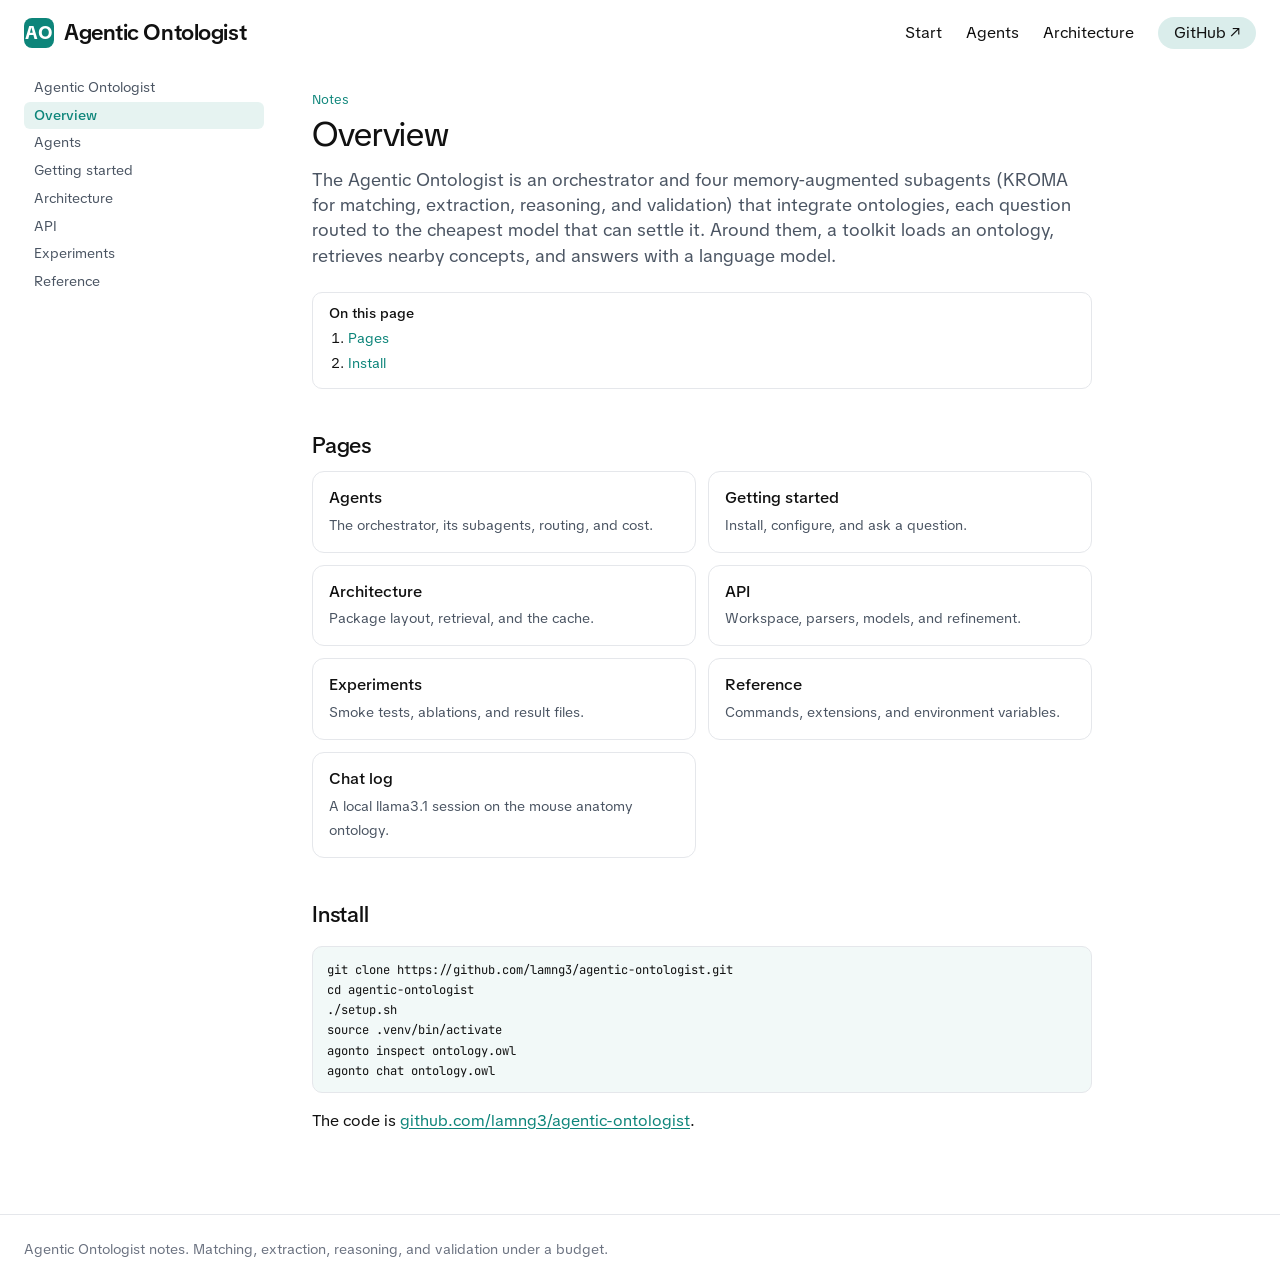
==== index.html @ c12f44ad "Restyle after keras-js: shared stylesheet with this project's accent, a logo header, and light and d" ====
<!DOCTYPE html>
<html lang="en">
<head>
<meta charset="utf-8">
<meta name="viewport" content="width=device-width, initial-scale=1">
<title>Overview — Agentic Ontologist</title>
<meta name="description" content="Agentic Ontologist documentation: install, architecture, API, and experiments.">
<link rel="preconnect" href="https://fonts.googleapis.com">
<link rel="preconnect" href="https://fonts.gstatic.com" crossorigin>
<link href="https://fonts.googleapis.com/css2?family=TikTok+Sans:wght@400;500;600;700&family=JetBrains+Mono:wght@400;500&display=swap" rel="stylesheet">
<link rel="stylesheet" href="style.css">
</head>
<body>
<a class="skip" href="#content">Skip to content</a>
<header class="site">
  <a class="logo" href="index.html"><span class="logo-mark">AO</span><span>Agentic Ontologist</span></a>
  <nav class="site">
    <a href="getting-started.html">Start</a>
    <a href="agents.html">Agents</a>
    <a href="architecture.html">Architecture</a>
    <label class="nav-button" for="nav-toggle">Menu</label>
    <a href="https://github.com/lamng3/agentic-ontologist" class="pill">GitHub ↗</a>
  </nav>
</header>
<input id="nav-toggle" class="nav-toggle" type="checkbox">
<div class="layout">
<nav class="nav">
<a class="brand-desk" href="index.html">Agentic Ontologist</a><a href="index.html" aria-current="page">Overview</a><a href="agents.html">Agents</a><a href="getting-started.html">Getting started</a><a href="architecture.html">Architecture</a><a href="api.html">API</a><a href="experiments.html">Experiments</a><a href="reference.html">Reference</a>
</nav>
<main id="content">
<p class="kicker">Notes</p>
<h1>Overview</h1>
<p class="lede">The Agentic Ontologist is an orchestrator and four memory-augmented subagents (KROMA for matching, extraction, reasoning, and validation) that integrate ontologies, each question routed to the cheapest model that can settle it. Around them, a toolkit loads an ontology, retrieves nearby concepts, and answers with a language model.</p>

<nav class="toc"><strong>On this page</strong><ol><li><a href="#pages">Pages</a></li><li><a href="#install">Install</a></li></ol></nav>
<h2 id="pages">Pages</h2>
<div class="cards">
<a class="card" href="agents.html"><strong>Agents</strong><span>The orchestrator, its subagents, routing, and cost.</span></a>
<a class="card" href="getting-started.html"><strong>Getting started</strong><span>Install, configure, and ask a question.</span></a>
<a class="card" href="architecture.html"><strong>Architecture</strong><span>Package layout, retrieval, and the cache.</span></a>
<a class="card" href="api.html"><strong>API</strong><span>Workspace, parsers, models, and refinement.</span></a>
<a class="card" href="experiments.html"><strong>Experiments</strong><span>Smoke tests, ablations, and result files.</span></a>
<a class="card" href="reference.html"><strong>Reference</strong><span>Commands, extensions, and environment variables.</span></a>
<a class="card" href="chat-log.html"><strong>Chat log</strong><span>A local llama3.1 session on the mouse anatomy ontology.</span></a>
</div>
<h2 id="install">Install</h2>
<pre><code>git clone https://github.com/lamng3/agentic-ontologist.git
cd agentic-ontologist
./setup.sh
source .venv/bin/activate
agonto inspect ontology.owl
agonto chat ontology.owl</code></pre>
<p>The code is <a href="https://github.com/lamng3/agentic-ontologist">github.com/lamng3/agentic-ontologist</a>.</p>

</main>
</div>
<footer class="site">Agentic Ontologist notes. Matching, extraction, reasoning, and validation under a budget.</footer>
</body>
</html>
---- style.css ----
:root {
  --primary: #0d857a;
  --primary-5: rgba(13, 133, 122, 0.05);
  --primary-10: rgba(13, 133, 122, 0.1);
  --primary-15: rgba(13, 133, 122, 0.15);
  --primary-50: rgba(13, 133, 122, 0.5);
  --bg: #ffffff;
  --fg: #111111;
  --muted: #4b5563;
  --subtle: #6b7280;
  --faint: #9ca3af;
  --border: #e5e7eb;
  --warn: #a15c07;
  --warn-bg: rgba(161, 92, 7, 0.1);
  --bad: #b42318;
  --bad-bg: rgba(180, 35, 24, 0.09);
  --font: "TikTok Sans", ui-sans-serif, system-ui, -apple-system, "Segoe UI", sans-serif;
  --mono: "JetBrains Mono", ui-monospace, SFMono-Regular, Menlo, monospace;
}

@media (prefers-color-scheme: dark) {
  :root:not([data-theme="light"]) {
    --primary: #2dd4bf;
    --primary-5: rgba(45, 212, 191, 0.06);
    --primary-10: rgba(45, 212, 191, 0.1);
    --primary-15: rgba(45, 212, 191, 0.16);
    --primary-50: rgba(45, 212, 191, 0.5);
    --bg: #111214;
    --fg: #ececec;
    --muted: #b4b8bf;
    --subtle: #9096a0;
    --faint: #6b7280;
    --border: #2a2d33;
    --warn: #f0b252;
    --warn-bg: rgba(240, 178, 82, 0.12);
    --bad: #ff8a80;
    --bad-bg: rgba(255, 138, 128, 0.12);
  }
}

* { box-sizing: border-box; }
html { -webkit-text-size-adjust: 100%; scroll-behavior: smooth; }
body { margin: 0; background: var(--bg); color: var(--fg); font-family: var(--font); font-size: 16px; line-height: 1.55; }
::selection { background: var(--primary-15); }
a { color: var(--primary); text-underline-offset: 0.15em; }
button { font: inherit; color: inherit; }
button:not(:disabled) { cursor: pointer; }
.wrap { max-width: 1280px; margin: 0 auto; padding: 0 24px; }
.skip { position: absolute; left: -999px; top: 0; }
.skip:focus { left: 8px; top: 8px; background: var(--bg); padding: 8px; z-index: 5; }

/* Header */
header.site { display: flex; align-items: center; justify-content: space-between; gap: 24px; padding: 16px 24px; max-width: 1280px; margin: 0 auto; }
.logo { display: flex; align-items: center; gap: 10px; text-decoration: none; color: var(--fg); font-size: 22px; font-weight: 600; letter-spacing: -0.02em; }
.logo-mark { width: 30px; height: 30px; border-radius: 8px; background: var(--primary); color: var(--bg); display: grid; place-items: center; font-size: 18px; font-weight: 700; }
.logo b { color: var(--primary); font-weight: 600; }
nav.site { display: flex; align-items: center; gap: 24px; }
nav.site a { text-decoration: none; color: var(--fg); }
nav.site a:hover { color: var(--primary); }
nav.site a.pill { background: var(--primary-15); padding: 4px 16px; border-radius: 999px; }
nav.site a.pill:hover { background: var(--primary-50); color: var(--fg); }

/* Hero */
.hero { padding: 40px 0 56px; display: grid; grid-template-columns: 5fr 4fr; gap: 48px; align-items: start; }
.hero h1 { font-size: 36px; line-height: 1.2; font-weight: 400; margin: 24px 0 20px; max-width: 42rem; letter-spacing: -0.01em; }
.hero .lede { font-size: 18px; line-height: 1.4; color: var(--muted); margin: 0 0 28px; max-width: 42rem; }
.install { background: var(--primary-5); border: 1px solid var(--primary); border-radius: 10px; padding: 10px 14px; font-family: var(--mono); font-size: 13.5px; white-space: pre; overflow-x: auto; margin: 0 0 16px; }
.install .prompt { color: var(--primary-50); user-select: none; }
.actions { display: flex; gap: 8px; flex-wrap: wrap; }
.btn { border: 1px solid var(--primary); background: var(--primary-5); color: var(--fg); border-radius: 999px; padding: 4px 14px; font-size: 14px; text-decoration: none; }
.btn:hover:not(:disabled) { background: var(--primary-15); }
.btn:disabled { opacity: 0.45; }
.btn.solid { background: var(--primary); color: var(--bg); }

/* Live demo card */
.demo-card { border: 1px solid var(--border); border-radius: 12px; padding: 16px; }
.demo-card .head { display: flex; justify-content: space-between; align-items: baseline; margin-bottom: 10px; gap: 8px; }
.demo-card h3 { margin: 0; font-size: 15px; font-weight: 500; }
.tag { font-size: 12px; color: var(--subtle); white-space: nowrap; }
.tag b { color: var(--primary); font-weight: 500; }
.mems { display: grid; gap: 6px; margin: 4px 0 12px; }
.mem { border: 1px solid var(--border); border-radius: 8px; padding: 6px 10px; font-size: 13.5px; background: transparent; text-align: left; width: 100%; display: grid; grid-template-columns: 1fr auto; gap: 2px 10px; }
.mem:hover:not(:disabled) { border-color: var(--primary-50); }
.mem[aria-pressed="true"] { border-color: var(--primary); background: var(--primary-5); }
.mem .key { font-family: var(--mono); font-size: 12px; color: var(--subtle); }
.mem .txt { grid-column: 1; }
.mem.hidden { display: none; }
.chip { font-size: 11.5px; padding: 1px 8px; border-radius: 999px; align-self: start; grid-row: 1 / span 2; grid-column: 2; }
.chip.live { background: var(--primary-10); color: var(--primary); }
.chip.stale { background: var(--warn-bg); color: var(--warn); }
.chip.retracted { background: var(--bad-bg); color: var(--bad); }
.slider { display: grid; grid-template-columns: auto 1fr auto; gap: 10px; align-items: center; font-size: 13px; color: var(--subtle); }
.slider input { width: 100%; accent-color: var(--primary); }
.logline { font-family: var(--mono); font-size: 12px; color: var(--subtle); min-height: 2.9em; margin: 10px 0 0; }
.logline b { color: var(--fg); font-weight: 500; }
.note { font-size: 12.5px; color: var(--subtle); margin: 12px 0 0; }

/* Sections */
section.block { padding: 40px 0; border-top: 1px solid var(--border); }
section.block h2 { font-size: 20px; font-weight: 400; margin: 0 0 8px; }
section.block .sub { margin: 0 0 20px; font-size: 14px; color: var(--subtle); }
.cards { display: grid; grid-template-columns: repeat(auto-fill, minmax(260px, 1fr)); gap: 12px; }
a.card, div.card { border: 1px solid var(--border); border-radius: 12px; padding: 14px 16px; text-decoration: none; color: var(--fg); display: block; }
a.card:hover { border-color: var(--primary-50); background: var(--primary-5); }
a.card strong, div.card strong { display: block; font-weight: 500; margin-bottom: 2px; }
a.card span, div.card span { font-size: 14px; color: var(--muted); }

/* Manual */
.layout { max-width: 1280px; margin: 0 auto; padding: 0 24px; display: grid; grid-template-columns: 240px minmax(0, 1fr); gap: 48px; }
.nav { position: sticky; top: 0; align-self: start; max-height: 100vh; overflow-y: auto; padding: 8px 0 32px; font-size: 14px; }
.nav a { display: block; padding: 3px 10px; border-radius: 6px; text-decoration: none; color: var(--muted); }
.nav a:hover { color: var(--fg); background: var(--primary-5); }
.nav a[aria-current="page"] { color: var(--primary); background: var(--primary-10); font-weight: 500; }
.nav-part { margin: 18px 10px 4px; font-size: 11.5px; letter-spacing: 0.06em; text-transform: uppercase; color: var(--faint); }
.brand-desk { display: none; }
.search { width: 100%; padding: 6px 12px; border: 1px solid var(--border); border-radius: 999px; background: transparent; color: var(--fg); font: inherit; font-size: 14px; }
.search:focus { outline: 0; border-color: var(--primary); }
#results { list-style: none; padding: 0 0 0 10px; margin: 8px 0; }
#results li { margin: 4px 0; }
main { padding: 8px 0 64px; min-width: 0; max-width: 780px; }
.kicker { margin: 16px 0 0; font-size: 13px; color: var(--primary); }
h1 { font-size: 34px; font-weight: 400; line-height: 1.2; letter-spacing: -0.01em; margin: 4px 0 12px; }
.lede { font-size: 18px; line-height: 1.4; color: var(--muted); margin: 0 0 24px; }
h2 { font-size: 22px; font-weight: 500; margin: 40px 0 8px; letter-spacing: -0.01em; }
h3 { font-size: 17px; font-weight: 500; margin: 28px 0 6px; }
p, li { overflow-wrap: anywhere; }
li { margin: 3px 0; }
.toc { border: 1px solid var(--border); border-radius: 10px; padding: 10px 16px; margin: 0 0 24px; font-size: 14px; }
.toc strong { font-weight: 500; }
.toc ol { margin: 4px 0 0; padding-left: 1.2rem; }
.toc a { text-decoration: none; }
.callout { border-radius: 10px; padding: 10px 16px; margin: 18px 0; font-size: 15px; background: var(--primary-5); border-left: 3px solid var(--primary); }
.callout p:first-of-type { margin-top: 0; }
.callout p:last-child { margin-bottom: 0; }
.callout .label { display: block; font-size: 11.5px; letter-spacing: 0.06em; text-transform: uppercase; color: var(--primary); margin-bottom: 2px; }
.callout.next, .callout.warning { background: var(--warn-bg); border-color: var(--warn); }
.callout.next .label, .callout.warning .label { color: var(--warn); }
pre { background: var(--primary-5); border: 1px solid var(--border); border-radius: 10px; padding: 12px 14px; overflow-x: auto; font-family: var(--mono); font-size: 13.5px; line-height: 1.5; }
code { font-family: var(--mono); font-size: 0.9em; }
p code, li code, td code { background: var(--primary-10); border-radius: 4px; padding: 1px 5px; }
table { border-collapse: collapse; width: 100%; margin: 16px 0; font-size: 14.5px; display: block; overflow-x: auto; }
th, td { text-align: left; padding: 7px 12px; border-bottom: 1px solid var(--border); vertical-align: top; }
th { font-weight: 500; color: var(--subtle); }
footer.site { max-width: 1280px; margin: 0 auto; padding: 24px; border-top: 1px solid var(--border); font-size: 13.5px; color: var(--subtle); }
.nav-toggle, .nav-button { display: none; }

@media (max-width: 900px) {
  .hero { grid-template-columns: 1fr; gap: 28px; }
  .hero h1 { font-size: 30px; margin-top: 8px; }
  .layout { grid-template-columns: 1fr; gap: 0; }
  .nav { position: static; max-height: none; display: none; border-bottom: 1px solid var(--border); margin-bottom: 12px; }
  .nav-toggle:checked ~ .layout .nav { display: block; }
  .nav-button { display: inline-block; border: 1px solid var(--border); border-radius: 999px; padding: 2px 14px; font-size: 14px; }
  .brand-desk { display: block; font-weight: 500; padding: 4px 10px; }
  nav.site a:not(.pill) { display: none; }
  .wrap, .layout { padding: 0 16px; }
  header.site { padding: 12px 16px; }
}
.eyebrow { font-size: 12px; letter-spacing: 0.08em; text-transform: uppercase; color: var(--subtle); margin: 24px 0 4px; }
.prose-home { max-width: 780px; }
.prose-home h2 { margin-top: 28px; }
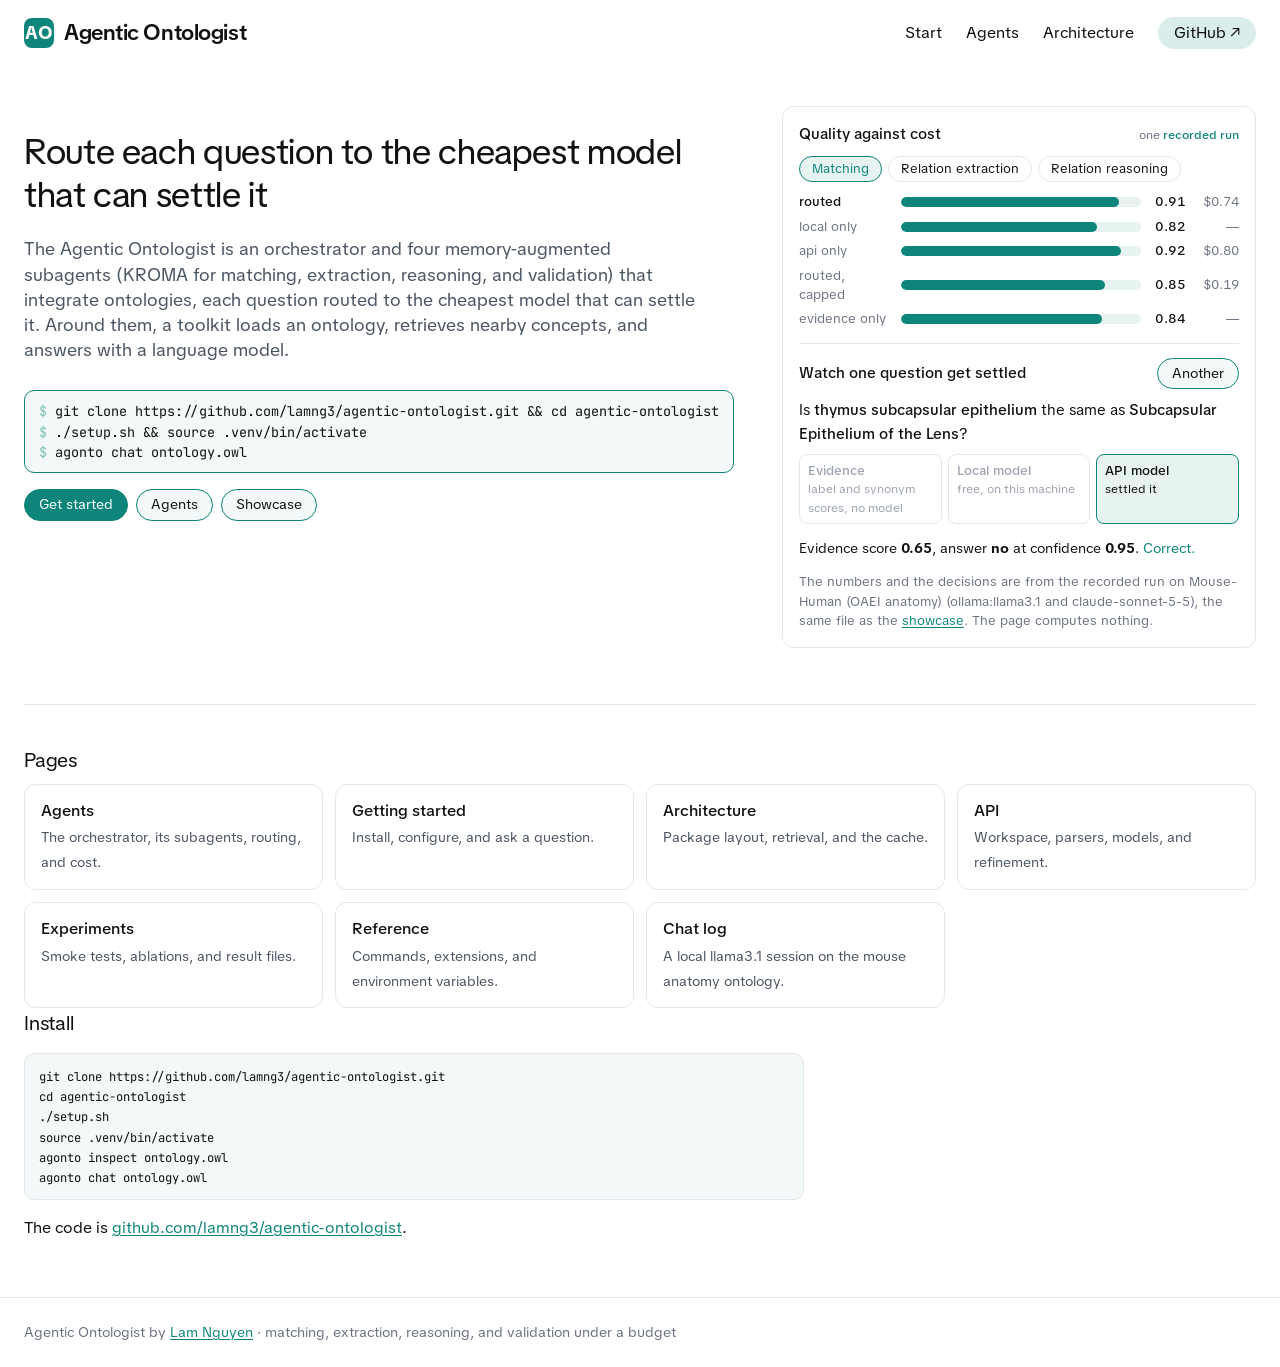
==== commit d448934a: "Add a live demo of routing, quality against cost and one question being settled, from the recorded r" ====
--- a/index.html
+++ b/index.html
@@ -1,3 +1,5 @@
+<!DOCTYPE html>
+<html lang="en">
 <!DOCTYPE html>
 <html lang="en">
 <head>
@@ -10,6 +12,7 @@
 <link href="https://fonts.googleapis.com/css2?family=TikTok+Sans:wght@400;500;600;700&family=JetBrains+Mono:wght@400;500&display=swap" rel="stylesheet">
 <link rel="stylesheet" href="style.css">
 </head>
+
 <body>
 <a class="skip" href="#content">Skip to content</a>
 <header class="site">
@@ -23,17 +26,31 @@
   </nav>
 </header>
 <input id="nav-toggle" class="nav-toggle" type="checkbox">
-<div class="layout">
-<nav class="nav">
-<a class="brand-desk" href="index.html">Agentic Ontologist</a><a href="index.html" aria-current="page">Overview</a><a href="agents.html">Agents</a><a href="getting-started.html">Getting started</a><a href="architecture.html">Architecture</a><a href="api.html">API</a><a href="experiments.html">Experiments</a><a href="reference.html">Reference</a>
-</nav>
-<main id="content">
-<p class="kicker">Notes</p>
-<h1>Overview</h1>
-<p class="lede">The Agentic Ontologist is an orchestrator and four memory-augmented subagents (KROMA for matching, extraction, reasoning, and validation) that integrate ontologies, each question routed to the cheapest model that can settle it. Around them, a toolkit loads an ontology, retrieves nearby concepts, and answers with a language model.</p>
-
-<nav class="toc"><strong>On this page</strong><ol><li><a href="#pages">Pages</a></li><li><a href="#install">Install</a></li></ol></nav>
-<h2 id="pages">Pages</h2>
+<main class="wrap" id="content" style="max-width:1280px">
+<section class="hero">
+  <div>
+    <h1>Route each question to the cheapest model that can settle it</h1>
+    <p class="lede">The Agentic Ontologist is an orchestrator and four memory-augmented subagents (KROMA for matching, extraction, reasoning, and validation) that integrate ontologies, each question routed to the cheapest model that can settle it. Around them, a toolkit loads an ontology, retrieves nearby concepts, and answers with a language model.</p>
+    <pre class="install"><span class="prompt">$ </span>git clone https://github.com/lamng3/agentic-ontologist.git &amp;&amp; cd agentic-ontologist
+<span class="prompt">$ </span>./setup.sh &amp;&amp; source .venv/bin/activate
+<span class="prompt">$ </span>agonto chat ontology.owl</pre>
+    <div class="actions">
+      <a class="btn solid" href="getting-started.html">Get started</a>
+      <a class="btn" href="agents.html">Agents</a>
+      <a class="btn" href="https://lamng3.github.io/agentic-ontologist/">Showcase</a>
+    </div>
+  </div>
+  <div class="demo-card" id="demo">
+    <div class="head"><h3>Quality against cost</h3><span class="tag">one <b>recorded run</b></span></div>
+    <div class="tabs" id="tabs" role="tablist"></div>
+    <div class="bars" id="policies"></div>
+    <hr class="rule">
+    <div class="head"><h3>Watch one question get settled</h3><button class="btn" id="ask">Another</button></div>
+    <div class="ask" id="question"></div>
+    <p class="note">The numbers and the decisions are from the recorded run on <span id="track"></span> (ollama:llama3.1 and claude-sonnet-5-5), the same file as the <a href="https://lamng3.github.io/agentic-ontologist/">showcase</a>. The page computes nothing.</p>
+  </div>
+</section>
+<section class="block"><div class="prose-home"><h2 id="pages">Pages</h2>
 <div class="cards">
 <a class="card" href="agents.html"><strong>Agents</strong><span>The orchestrator, its subagents, routing, and cost.</span></a>
 <a class="card" href="getting-started.html"><strong>Getting started</strong><span>Install, configure, and ask a question.</span></a>
@@ -51,9 +68,9 @@
 agonto inspect ontology.owl
 agonto chat ontology.owl</code></pre>
 <p>The code is <a href="https://github.com/lamng3/agentic-ontologist">github.com/lamng3/agentic-ontologist</a>.</p>
-
+</div></section>
+<script src="demo.js"></script>
 </main>
-</div>
-<footer class="site">Agentic Ontologist notes. Matching, extraction, reasoning, and validation under a budget.</footer>
+<footer class="site">Agentic Ontologist by <a href="https://github.com/lamng3">Lam Nguyen</a> · matching, extraction, reasoning, and validation under a budget</footer>
 </body>
 </html>
--- a/style.css
+++ b/style.css
@@ -159,3 +159,27 @@
 .eyebrow { font-size: 12px; letter-spacing: 0.08em; text-transform: uppercase; color: var(--subtle); margin: 24px 0 4px; }
 .prose-home { max-width: 780px; }
 .prose-home h2 { margin-top: 28px; }
+
+/* Routing demo */
+.tabs { display: flex; flex-wrap: wrap; gap: 6px; margin-bottom: 10px; }
+.tab { border: 1px solid var(--border); background: transparent; border-radius: 999px; padding: 2px 12px; font-size: 13px; }
+.tab[aria-selected="true"] { border-color: var(--primary); background: var(--primary-10); color: var(--primary); }
+.bars { display: grid; gap: 5px; margin: 8px 0; }
+.bar { display: grid; grid-template-columns: 7.5em 1fr 3em 3.6em; gap: 8px; align-items: center; font-size: 12.5px; color: var(--subtle); }
+.bar i { display: block; height: 10px; border-radius: 5px; background: var(--primary-10); position: relative; overflow: hidden; }
+.bar i::after { content: ""; position: absolute; inset: 0 auto 0 0; width: var(--w); background: var(--primary); border-radius: 5px; transition: width 0.2s; }
+.bar b { font-weight: 500; color: var(--fg); text-align: right; font-variant-numeric: tabular-nums; }
+.bar em { font-style: normal; text-align: right; font-variant-numeric: tabular-nums; }
+.bar.pick span { color: var(--fg); font-weight: 500; }
+.rule { border: 0; border-top: 1px solid var(--border); margin: 14px 0; }
+.ask { font-size: 13.5px; min-height: 11em; }
+.ask .pair { font-size: 15px; margin: 0 0 8px; }
+.ask .pair b { font-weight: 500; }
+.steps { display: grid; grid-template-columns: repeat(3, 1fr); gap: 6px; margin: 8px 0; }
+.step { border: 1px solid var(--border); border-radius: 8px; padding: 6px 8px; font-size: 12px; color: var(--faint); }
+.step.on { border-color: var(--primary); background: var(--primary-10); color: var(--fg); }
+.step b { display: block; font-weight: 500; font-size: 12.5px; }
+.verdict.ok { color: var(--primary); }
+.verdict.no { color: #b42318; }
+.prose-home { max-width: none; }
+.prose-home pre { max-width: 780px; }
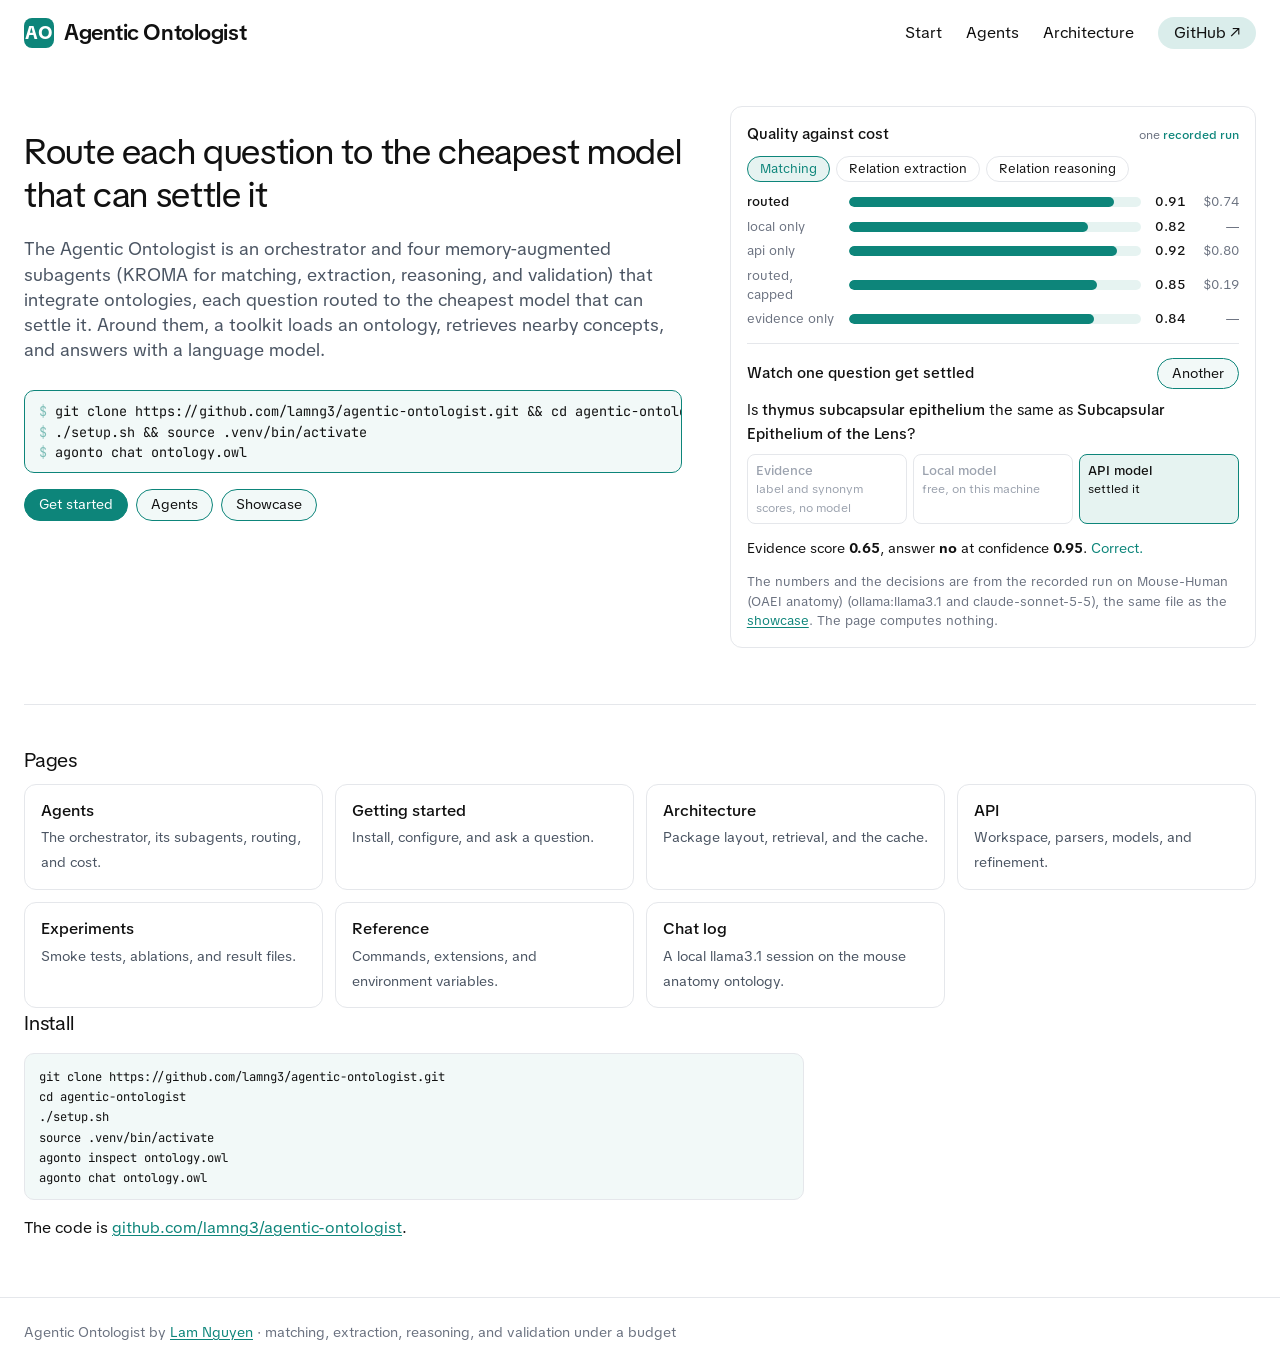
==== commit 8c78e725: "Add a favicon to every page, and fix the retract demo in a real browser. Co-Authored-By: Claude Sonn" ====
--- a/index.html
+++ b/index.html
@@ -10,6 +10,7 @@
 <link rel="preconnect" href="https://fonts.googleapis.com">
 <link rel="preconnect" href="https://fonts.gstatic.com" crossorigin>
 <link href="https://fonts.googleapis.com/css2?family=TikTok+Sans:wght@400;500;600;700&family=JetBrains+Mono:wght@400;500&display=swap" rel="stylesheet">
+<link rel="icon" href="favicon.svg" type="image/svg+xml">
 <link rel="stylesheet" href="style.css">
 </head>
 
@@ -37,7 +38,7 @@
     <div class="actions">
       <a class="btn solid" href="getting-started.html">Get started</a>
       <a class="btn" href="agents.html">Agents</a>
-      <a class="btn" href="https://lamng3.github.io/agentic-ontologist/">Showcase</a>
+      <a class="btn" href="https://lamng3.com/agentic-ontologist/showcase/">Showcase</a>
     </div>
   </div>
   <div class="demo-card" id="demo">
@@ -47,7 +48,7 @@
     <hr class="rule">
     <div class="head"><h3>Watch one question get settled</h3><button class="btn" id="ask">Another</button></div>
     <div class="ask" id="question"></div>
-    <p class="note">The numbers and the decisions are from the recorded run on <span id="track"></span> (ollama:llama3.1 and claude-sonnet-5-5), the same file as the <a href="https://lamng3.github.io/agentic-ontologist/">showcase</a>. The page computes nothing.</p>
+    <p class="note">The numbers and the decisions are from the recorded run on <span id="track"></span> (ollama:llama3.1 and claude-sonnet-5-5), the same file as the <a href="https://lamng3.com/agentic-ontologist/showcase/">showcase</a>. The page computes nothing.</p>
   </div>
 </section>
 <section class="block"><div class="prose-home"><h2 id="pages">Pages</h2>
--- a/style.css
+++ b/style.css
@@ -183,3 +183,19 @@
 .verdict.no { color: #b42318; }
 .prose-home { max-width: none; }
 .prose-home pre { max-width: 780px; }
+
+/* Phones: let grid children shrink so wide code scrolls inside its box instead of widening the page */
+.hero > *, .layout > *, .demo-card, .cards > * { min-width: 0; }
+.install, pre { max-width: 100%; }
+.demo-card pre, .demo-card .bars { overflow-x: auto; }
+@media (max-width: 900px) {
+  body { overflow-x: hidden; }
+  .bar { grid-template-columns: 5em 1fr 2.4em 3.2em; }
+}
+@media (max-width: 900px) {
+  header.site { gap: 8px; }
+  nav.site { gap: 8px; }
+  .logo { font-size: 19px; gap: 8px; }
+  nav.site a.pill { padding: 3px 10px; white-space: nowrap; font-size: 14px; }
+}
+body:not(:has(.layout)) .nav-button { display: none; }
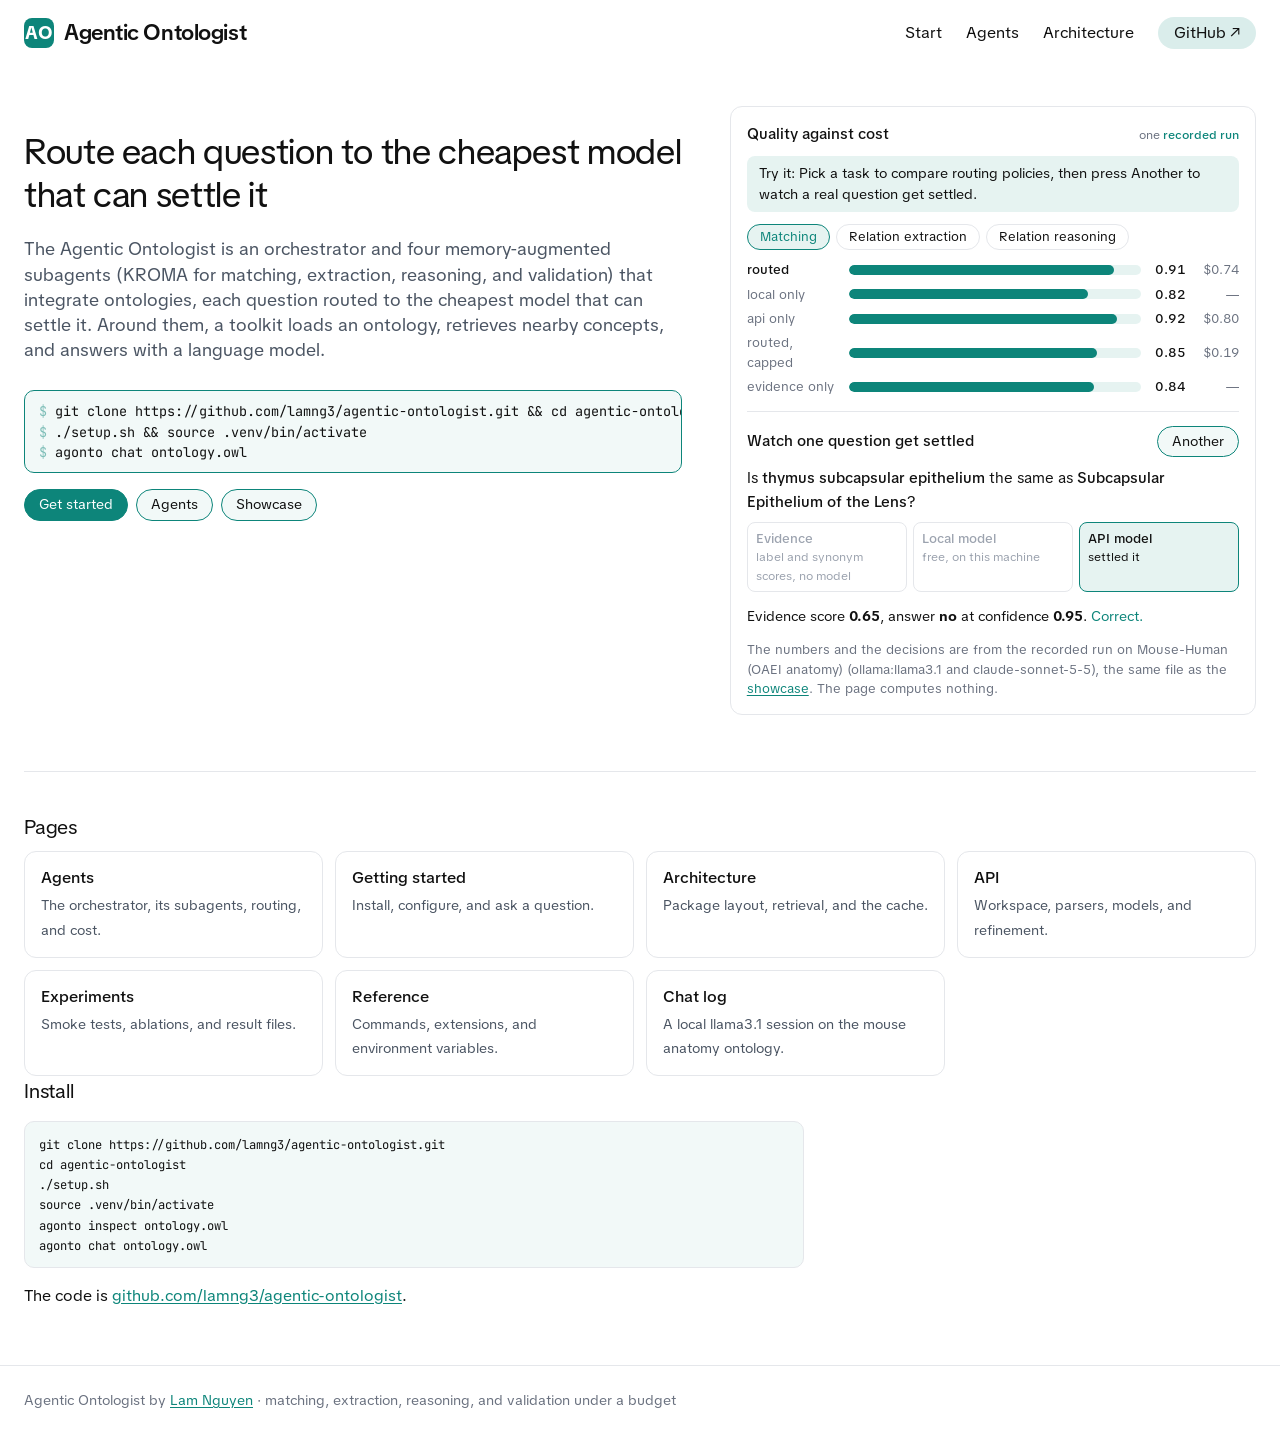
==== commit b8b91f8f: "Tell visitors what to do in each demo." ====
--- a/index.html
+++ b/index.html
@@ -43,6 +43,7 @@
   </div>
   <div class="demo-card" id="demo">
     <div class="head"><h3>Quality against cost</h3><span class="tag">one <b>recorded run</b></span></div>
+    <p class="try">Try it: Pick a task to compare routing policies, then press Another to watch a real question get settled.</p>
     <div class="tabs" id="tabs" role="tablist"></div>
     <div class="bars" id="policies"></div>
     <hr class="rule">
--- a/style.css
+++ b/style.css
@@ -199,3 +199,11 @@
   nav.site a.pill { padding: 3px 10px; white-space: nowrap; font-size: 14px; }
 }
 body:not(:has(.layout)) .nav-button { display: none; }
+/* Previous and next */
+.pager { display: flex; justify-content: space-between; gap: 16px; margin: 40px 0 0; padding-top: 18px; border-top: 1px solid var(--border); }
+.pager a { display: block; border: 1px solid var(--border); border-radius: 12px; padding: 10px 16px; text-decoration: none; color: var(--fg); min-width: 0; max-width: 48%; }
+.pager a:hover { border-color: var(--primary-50); background: var(--primary-5); }
+.pager a span { display: block; font-size: 12px; color: var(--subtle); }
+.pager .next { margin-left: auto; text-align: right; }
+
+.try { margin: 0 0 12px; padding: 7px 12px; border-radius: 8px; background: var(--primary-10); font-size: 13.5px; }
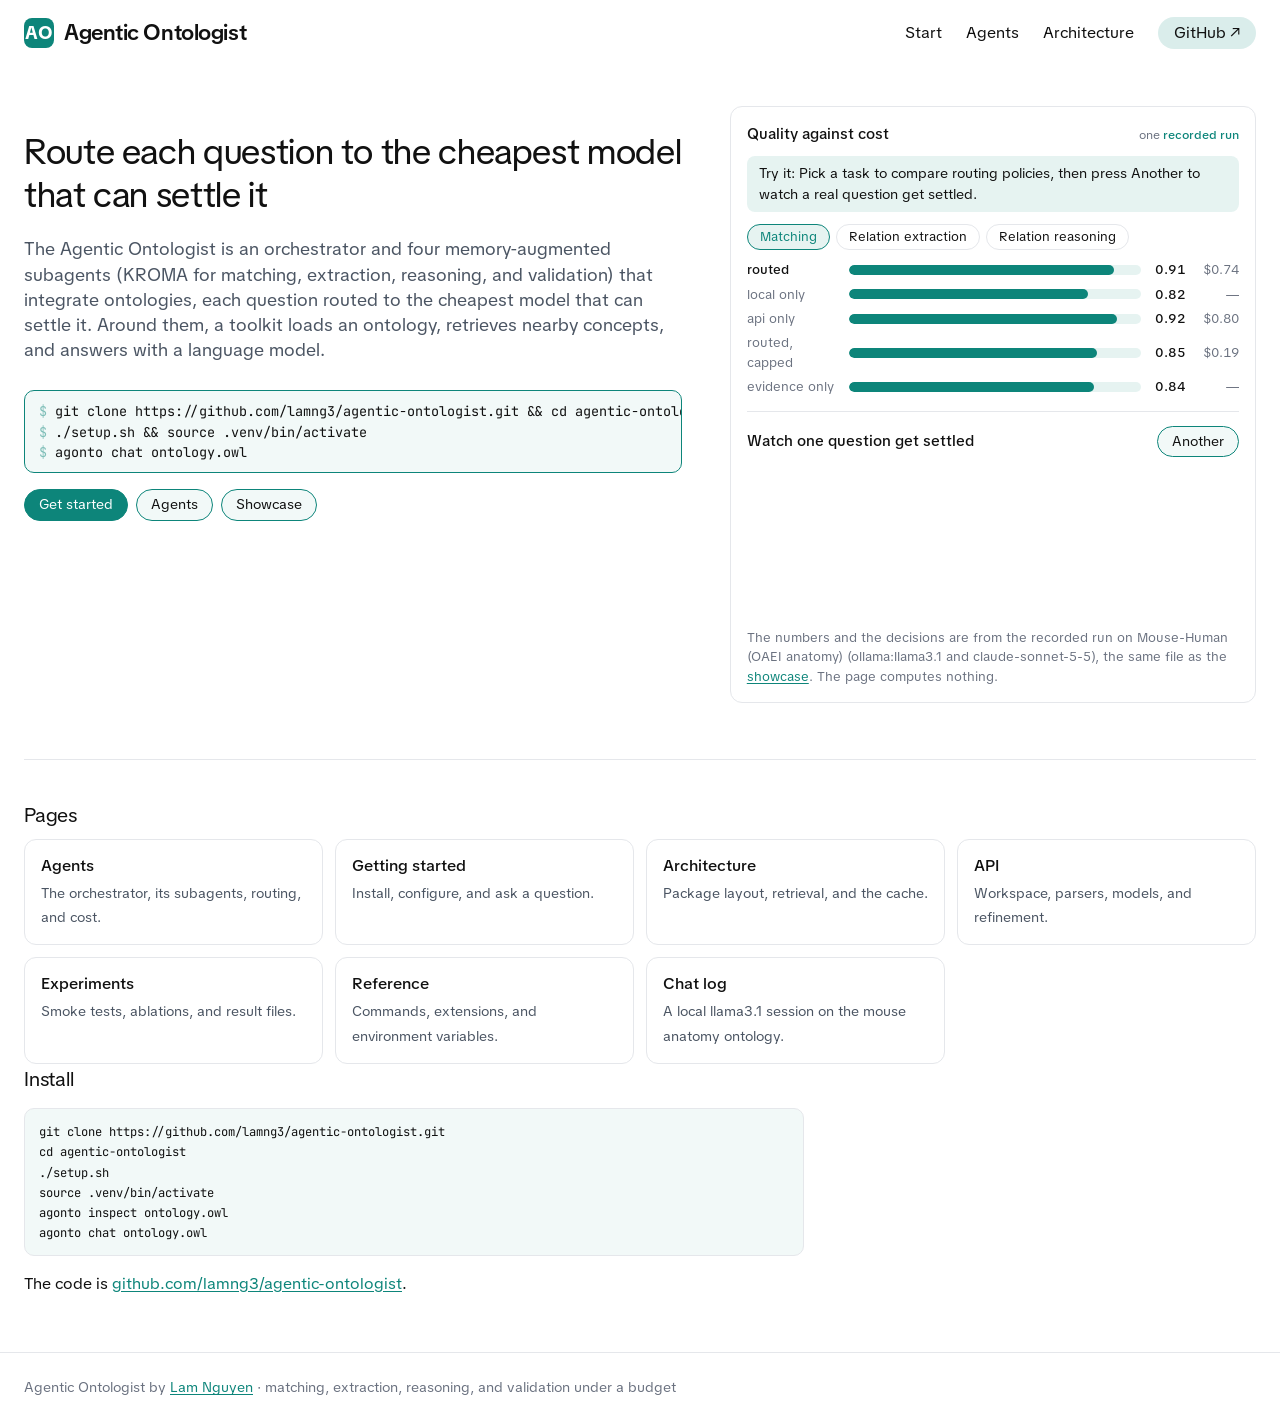
==== commit d928efc3: "Call every manual a manual, and explain each tier's part in the routing demo. Co-Authored-By: Claude" ====
--- a/index.html
+++ b/index.html
@@ -5,8 +5,8 @@
 <head>
 <meta charset="utf-8">
 <meta name="viewport" content="width=device-width, initial-scale=1">
-<title>Overview — Agentic Ontologist</title>
-<meta name="description" content="Agentic Ontologist documentation: install, architecture, API, and experiments.">
+<title>Overview — Agentic Ontologist Manual</title>
+<meta name="description" content="Agentic Ontologist manual: install, architecture, API, and experiments.">
 <link rel="preconnect" href="https://fonts.googleapis.com">
 <link rel="preconnect" href="https://fonts.gstatic.com" crossorigin>
 <link href="https://fonts.googleapis.com/css2?family=TikTok+Sans:wght@400;500;600;700&family=JetBrains+Mono:wght@400;500&display=swap" rel="stylesheet">
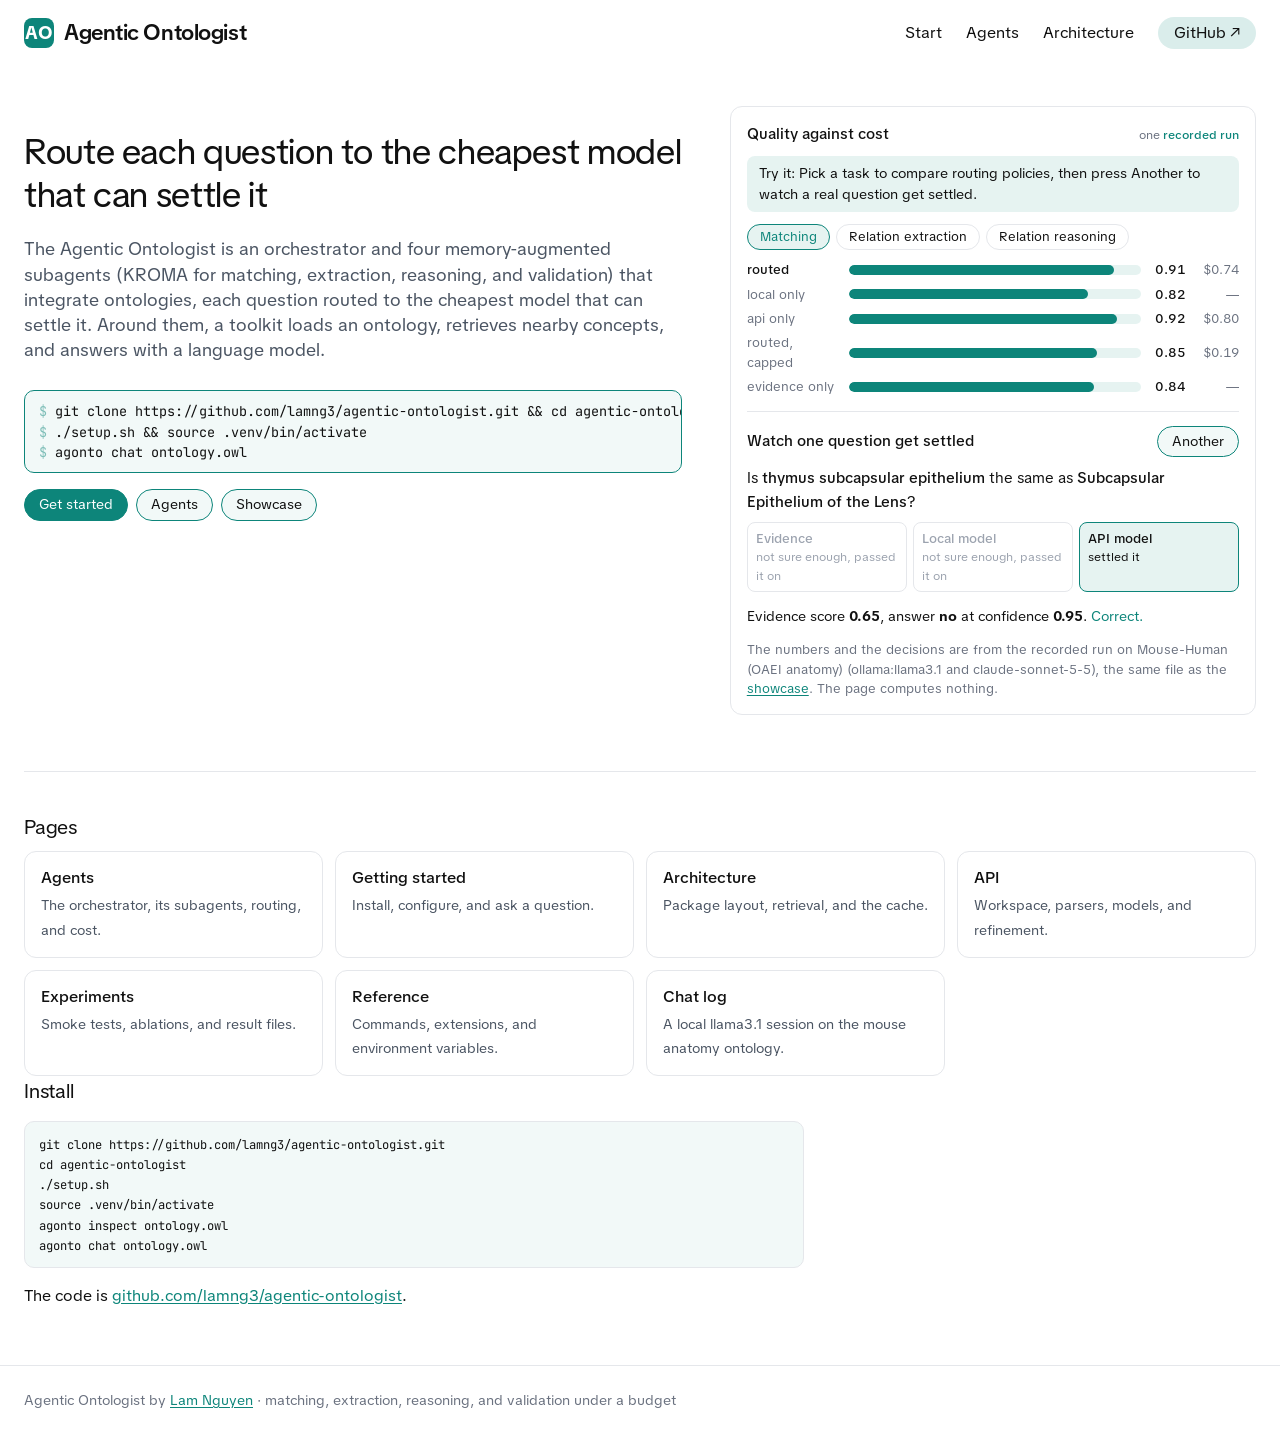
==== commit cfd4e336: "Validate: labelled landmarks, table scopes and bodies, valid ids, button types, and a single doctype" ====
--- a/index.html
+++ b/index.html
@@ -1,5 +1,3 @@
-<!DOCTYPE html>
-<html lang="en">
 <!DOCTYPE html>
 <html lang="en">
 <head>
@@ -18,7 +16,7 @@
 <a class="skip" href="#content">Skip to content</a>
 <header class="site">
   <a class="logo" href="index.html"><span class="logo-mark">AO</span><span>Agentic Ontologist</span></a>
-  <nav class="site">
+  <nav class="site" aria-label="Site">
     <a href="getting-started.html">Start</a>
     <a href="agents.html">Agents</a>
     <a href="architecture.html">Architecture</a>
@@ -47,7 +45,7 @@
     <div class="tabs" id="tabs" role="tablist"></div>
     <div class="bars" id="policies"></div>
     <hr class="rule">
-    <div class="head"><h3>Watch one question get settled</h3><button class="btn" id="ask">Another</button></div>
+    <div class="head"><h3>Watch one question get settled</h3><button type="button" class="btn" id="ask">Another</button></div>
     <div class="ask" id="question"></div>
     <p class="note">The numbers and the decisions are from the recorded run on <span id="track"></span> (ollama:llama3.1 and claude-sonnet-5-5), the same file as the <a href="https://lamng3.com/agentic-ontologist/showcase/">showcase</a>. The page computes nothing.</p>
   </div>
--- a/style.css
+++ b/style.css
@@ -207,3 +207,53 @@
 .pager .next { margin-left: auto; text-align: right; }
 
 .try { margin: 0 0 12px; padding: 7px 12px; border-radius: 8px; background: var(--primary-10); font-size: 13.5px; }
+
+/* Arena: a ranked leaderboard in the manual's own theme (arena.js) */
+.arena { margin: 8px 0 24px; }
+main:has(.arena) { max-width: none; }
+.arena .a-bar { display: flex; flex-wrap: wrap; gap: 10px 16px; align-items: center; margin: 0 0 14px; font-size: 14px; }
+.arena .seg { display: inline-flex; gap: 6px; flex-wrap: wrap; }
+.arena .seg button { border: 1px solid var(--border); background: transparent; border-radius: 999px; padding: 3px 13px; font-size: 13.5px; }
+.arena .seg button[aria-pressed="true"] { border-color: var(--primary); background: var(--primary-10); color: var(--primary); }
+.arena input[type="search"] { border: 1px solid var(--border); background: transparent; border-radius: 999px; padding: 4px 14px; font: inherit; font-size: 14px; min-width: 12em; color: var(--fg); }
+.arena input[type="search"]:focus { outline: 0; border-color: var(--primary); }
+.arena .a-sub { color: var(--subtle); font-size: 13.5px; margin: 0 0 14px; }
+.podium { display: grid; grid-template-columns: repeat(3, minmax(0, 1fr)); gap: 12px; margin: 0 0 18px; align-items: end; }
+.podium .slot { border: 1px solid var(--border); border-radius: 14px; padding: 14px 16px; display: grid; gap: 4px; position: relative; overflow: hidden; }
+.podium .slot.r1 { order: 2; padding-top: 22px; padding-bottom: 20px; border-color: var(--gold); background: linear-gradient(180deg, color-mix(in srgb, var(--gold) 12%, transparent), transparent 70%); }
+.podium .slot.r2 { order: 1; } .podium .slot.r3 { order: 3; }
+.podium .slot.ours { box-shadow: inset 0 0 0 1.5px var(--primary-50); }
+.medal { width: 28px; height: 28px; border-radius: 50%; display: grid; place-items: center; font-size: 14px; font-weight: 700; color: #fff; background: var(--m); }
+.r1 .medal, td.rank .medal.r1 { --m: var(--gold); } .r2 .medal, td.rank .medal.r2 { --m: var(--silver); } .r3 .medal, td.rank .medal.r3 { --m: var(--bronze); }
+.podium .name { font-weight: 500; font-size: 16px; overflow-wrap: anywhere; line-height: 1.25; }
+.podium .score { font-size: 30px; font-weight: 500; letter-spacing: -0.01em; font-variant-numeric: tabular-nums; line-height: 1.1; }
+.podium .meta { font-size: 12.5px; color: var(--subtle); min-height: 1.4em; }
+.podium .slot.r1 .score { font-size: 36px; }
+@media (max-width: 700px) { .podium { grid-template-columns: minmax(0, 1fr); } .podium .slot { order: unset !important; } }
+.arena table { width: 100%; border-collapse: collapse; font-size: 14.5px; display: table; }
+.arena th, .arena td { padding: 9px 10px; border-bottom: 1px solid var(--border); text-align: left; vertical-align: middle; }
+.arena th { font-weight: 500; color: var(--subtle); white-space: nowrap; font-size: 13px; }
+.arena th button { background: none; border: 0; padding: 0; font: inherit; color: inherit; cursor: pointer; }
+.arena th button:hover, .arena th[aria-sort] button { color: var(--fg); }
+.arena th[aria-sort="descending"] button::after { content: " ↓"; } .arena th[aria-sort="ascending"] button::after { content: " ↑"; }
+.arena td.num, .arena th.num { text-align: right; font-variant-numeric: tabular-nums; }
+.arena td.rank { width: 3.2em; }
+.arena td.rank .medal { width: 24px; height: 24px; font-size: 12px; }
+.arena td.rank .plain { color: var(--subtle); padding-left: 8px; }
+.arena tr.ours td { background: var(--primary-5); }
+.arena tr.ours td:first-child { box-shadow: inset 3px 0 0 var(--primary); }
+.arena .nm { font-weight: 500; }
+.arena .tags { display: flex; flex-wrap: wrap; gap: 4px 6px; margin-top: 3px; }
+.arena .tag { display: inline-block; font-size: 11.5px; padding: 0 8px; border-radius: 999px; border: 1px solid var(--border); color: var(--subtle); white-space: nowrap; }
+.arena .tag.ours { border-color: var(--primary-50); color: var(--primary); background: var(--primary-10); }
+.arena .meter { display: grid; grid-template-columns: minmax(70px, 1fr) 3.4em; gap: 10px; align-items: center; min-width: 170px; }
+.arena .meter i { display: block; height: 9px; border-radius: 5px; background: var(--primary-10); position: relative; overflow: hidden; }
+.arena .meter i::after { content: ""; position: absolute; inset: 0 auto 0 0; width: var(--w); background: var(--primary); border-radius: 5px; }
+.arena tr.other .meter i::after { background: var(--faint); }
+.arena .meter b { font-weight: 500; text-align: right; font-variant-numeric: tabular-nums; }
+.arena .none { color: var(--faint); }
+.arena .a-foot { color: var(--subtle); font-size: 13px; margin: 12px 0 0; }
+.arena .scroll { overflow-x: auto; }
+@media (max-width: 720px) { .arena .opt { display: none; } .arena .meter { min-width: 120px; } }
+:root { --gold: #b8860b; --silver: #8a94a3; --bronze: #b0693a; }
+@media (prefers-color-scheme: dark) { :root:not([data-theme="light"]) { --gold: #d4a62a; --silver: #9aa4b2; --bronze: #c97b4a; } }
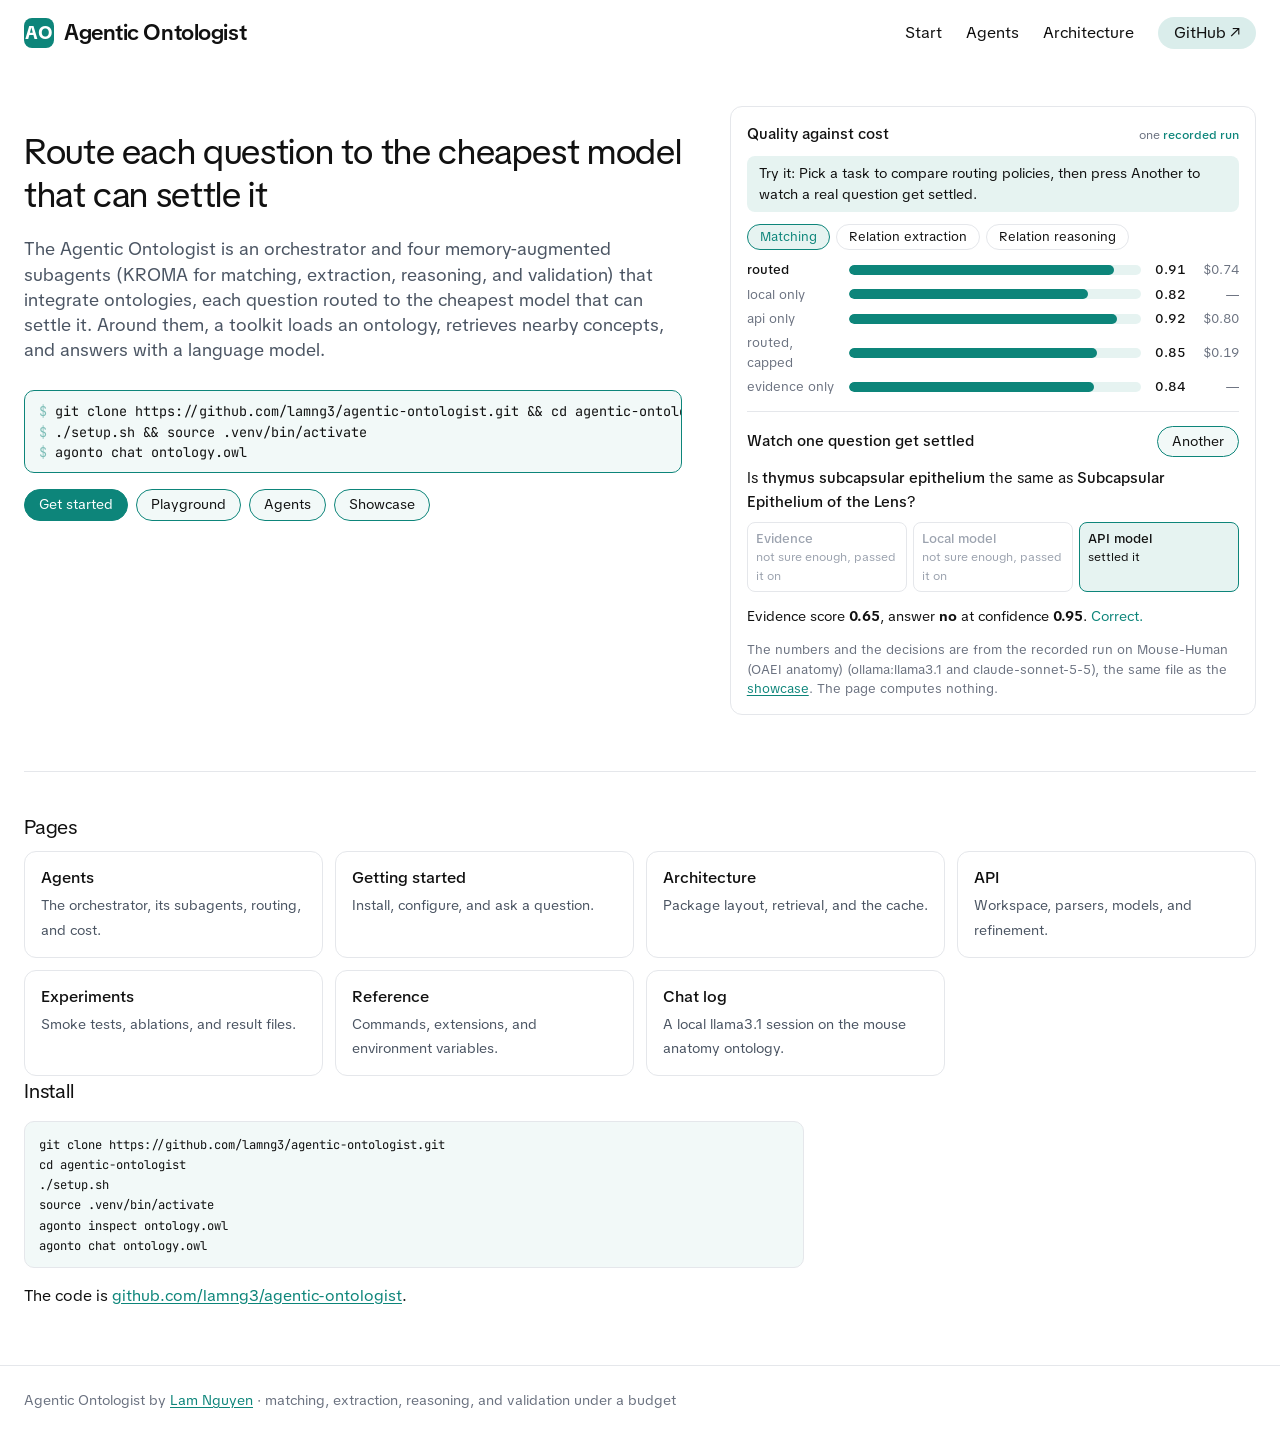
==== commit c7d2647a: "Add playgrounds: KROMA's prompt for any two concepts, and the Agentic Ontologist's evidence tier on " ====
--- a/index.html
+++ b/index.html
@@ -35,6 +35,7 @@
 <span class="prompt">$ </span>agonto chat ontology.owl</pre>
     <div class="actions">
       <a class="btn solid" href="getting-started.html">Get started</a>
+      <a class="btn" href="playground.html">Playground</a>
       <a class="btn" href="agents.html">Agents</a>
       <a class="btn" href="https://lamng3.com/agentic-ontologist/showcase/">Showcase</a>
     </div>
--- a/style.css
+++ b/style.css
@@ -257,3 +257,63 @@
 @media (max-width: 720px) { .arena .opt { display: none; } .arena .meter { min-width: 120px; } }
 :root { --gold: #b8860b; --silver: #8a94a3; --bronze: #b0693a; }
 @media (prefers-color-scheme: dark) { :root:not([data-theme="light"]) { --gold: #d4a62a; --silver: #9aa4b2; --bronze: #c97b4a; } }
+
+.btn.solid:hover:not(:disabled) { background: var(--primary); color: var(--bg); filter: brightness(1.12); }
+.btn.solid:disabled { opacity: 0.5; }
+
+/* Playground (pg.js) */
+.pg { margin: 8px 0 24px; display: grid; gap: 16px; }
+.pg-panel { border: 1px solid var(--border); border-radius: 12px; padding: 14px 16px; min-width: 0; }
+.pg-panel > h3 { font-size: 15px; font-weight: 500; margin: 0 0 4px; }
+.pg-panel > .pg-sub { font-size: 13.5px; color: var(--subtle); margin: 0 0 10px; }
+.pg textarea { width: 100%; min-height: 9em; resize: vertical; border: 1px solid var(--border); border-radius: 10px; background: var(--primary-5); color: var(--fg); font: 13px/1.5 var(--mono); padding: 10px 12px; tab-size: 2; }
+.pg textarea:focus, .pg select:focus, .pg input:focus { outline: 2px solid var(--primary); outline-offset: 1px; }
+.pg select, .pg input[type="text"], .pg input[type="password"], .pg input[type="search"] { border: 1px solid var(--border); background: transparent; color: var(--fg); border-radius: 8px; padding: 5px 9px; font: inherit; font-size: 14px; max-width: 100%; }
+.pg-row { display: flex; flex-wrap: wrap; gap: 8px 12px; align-items: center; margin: 10px 0 0; }
+.pg-row .grow { flex: 1 1 14em; }
+.pg-status { font-size: 13px; color: var(--subtle); }
+.pg-line { font-size: 13.5px; color: var(--subtle); margin: 8px 0 0; }
+.pg-line b { color: var(--fg); font-weight: 500; }
+.pg-note { font-size: 13px; color: var(--subtle); margin: 8px 0 0; }
+.pg-pre { font: 12.5px/1.5 var(--mono); background: var(--primary-5); border: 1px solid var(--border); border-radius: 10px; padding: 10px 12px; overflow: auto; margin: 8px 0 0; white-space: pre-wrap; }
+.pg-scroll { overflow: auto; max-height: 26em; border: 1px solid var(--border); border-radius: 10px; margin-top: 10px; }
+.pg-table { border-collapse: collapse; width: 100%; font-size: 13px; display: table; margin: 0; }
+.pg-table th, .pg-table td { text-align: left; padding: 6px 10px; border-bottom: 1px solid var(--border); font-family: var(--mono); font-size: 12.5px; white-space: nowrap; }
+.pg-table th { position: sticky; top: 0; background: var(--bg); color: var(--subtle); font-weight: 500; }
+.pg-table tr:last-child td { border-bottom: 0; }
+.pg-table td.pg-iri { color: var(--primary); } .pg-table td.pg-literal { color: var(--fg); } .pg-table td.pg-blank, .pg-table td.pg-unbound { color: var(--faint); }
+.pg-error { border-left: 3px solid var(--bad, #b42318); background: color-mix(in srgb, var(--bad, #b42318) 10%, transparent); border-radius: 0 10px 10px 0; padding: 8px 12px; font: 13px/1.5 var(--mono); margin-top: 10px; white-space: pre-wrap; }
+.pg-field { display: grid; gap: 3px; font-size: 12.5px; color: var(--subtle); }
+.pg-field input { width: 100%; }
+.pg-llm { display: grid; grid-template-columns: repeat(auto-fit, minmax(12em, 1fr)); gap: 10px; }
+.pg-cols { display: grid; grid-template-columns: minmax(0, 1fr) minmax(0, 1fr); gap: 16px; }
+@media (max-width: 900px) { .pg-cols { grid-template-columns: minmax(0, 1fr); } }
+.pg-tag { display: inline-block; font-size: 11.5px; padding: 0 8px; border-radius: 999px; border: 1px solid var(--border); color: var(--subtle); }
+.pg-tag.ok { border-color: var(--primary-50); color: var(--primary); background: var(--primary-10); }
+.pg-tag.bad { border-color: var(--bad, #b42318); color: var(--bad, #b42318); }
+.plan { list-style: none; margin: 8px 0 0; padding: 0; font: 12.5px/1.6 var(--mono); }
+.plan li { display: flex; flex-wrap: wrap; gap: 4px 10px; align-items: baseline; padding-left: calc(var(--d) * 18px); }
+.plan .op { color: var(--fg); } .plan .est { color: var(--subtle); }
+.plan .rows { font-size: 11.5px; padding: 0 8px; border-radius: 999px; background: var(--primary-10); color: var(--primary); }
+.plan .rows.off { background: color-mix(in srgb, var(--warn, #a15c07) 14%, transparent); color: var(--warn, #a15c07); }
+
+.btn.solid:hover:not(:disabled) { background: var(--primary); color: var(--bg); filter: brightness(1.12); }
+.btn.solid:disabled { opacity: 0.5; }
+
+/* Evidence playground */
+.rt { display: inline-block; font-size: 12px; padding: 1px 10px; border-radius: 999px; white-space: nowrap; }
+.rt.yes { background: var(--primary-10); color: var(--primary); }
+.rt.no { background: color-mix(in srgb, var(--bad, #b42318) 12%, transparent); color: var(--bad, #b42318); }
+.rt.model { background: color-mix(in srgb, var(--warn, #a15c07) 14%, transparent); color: var(--warn, #a15c07); }
+.sugg { display: flex; flex-wrap: wrap; gap: 6px; margin-top: 8px; }
+.sugg button { border: 1px solid var(--border); background: transparent; border-radius: 999px; padding: 2px 11px; font-size: 13px; }
+.sugg button:hover { border-color: var(--primary-50); background: var(--primary-5); }
+.params { display: grid; grid-template-columns: repeat(auto-fit, minmax(13em, 1fr)); gap: 10px 18px; margin-top: 10px; }
+.params label { display: grid; gap: 2px; font-size: 12.5px; color: var(--subtle); }
+.params input[type="range"] { width: 100%; accent-color: var(--primary); }
+.params output { color: var(--fg); font-variant-numeric: tabular-nums; }
+.cand td { white-space: normal; font-family: var(--font); font-size: 13.5px; }
+.cand td.num { font-family: var(--mono); font-size: 12.5px; }
+main:has(.pg) { max-width: none; }
+.cand .btn { white-space: nowrap; padding: 2px 12px; }
+.cand th { font-family: var(--font); font-size: 13px; white-space: normal; }
